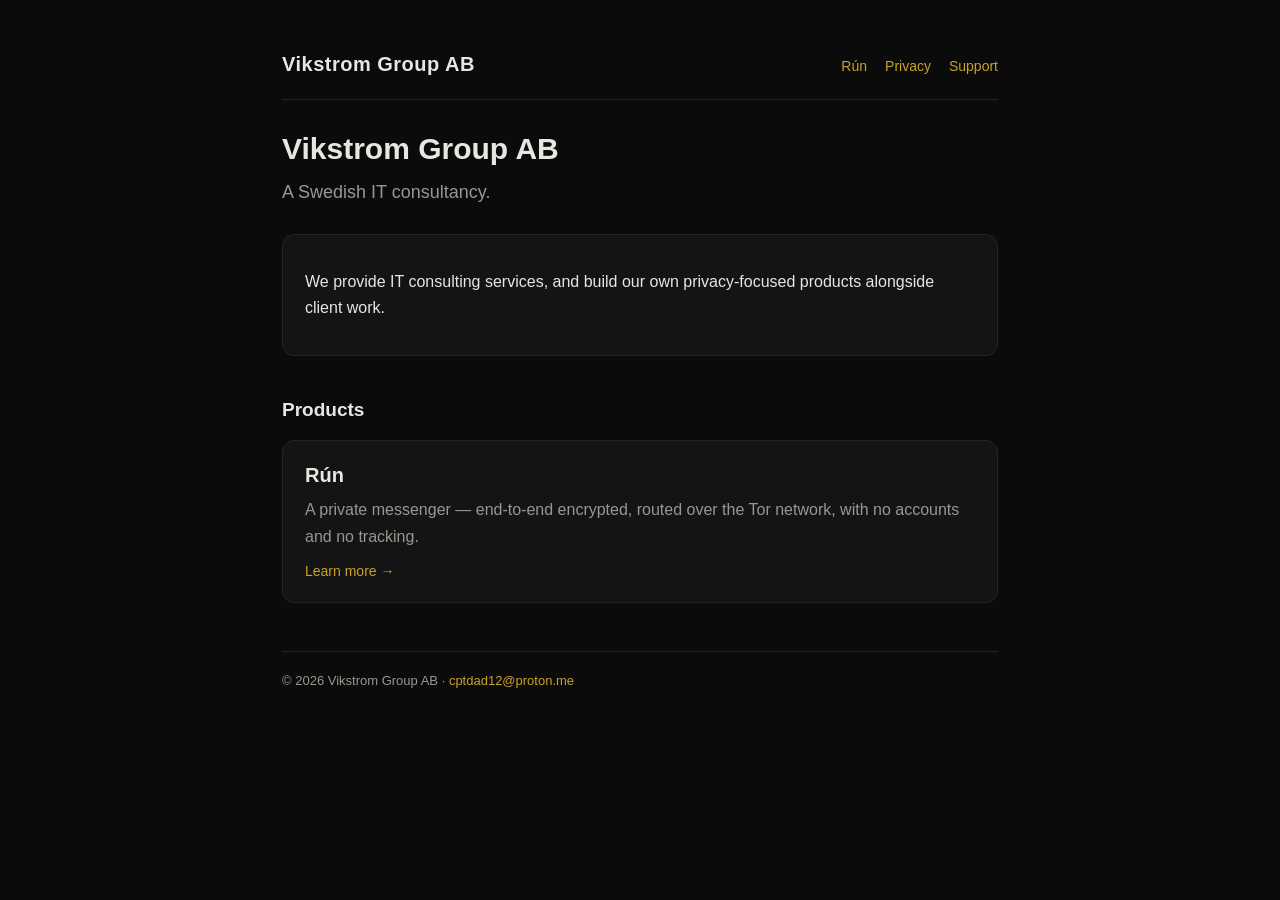
==== index.html @ 5d5790ea "Vikstrom Group AB website Company site for Vikstrom Group AB (Swedish IT consultancy), plus the Rún " ====
<!doctype html>
<html lang="en">
<head>
<meta charset="utf-8">
<meta name="viewport" content="width=device-width, initial-scale=1">
<title>Vikstrom Group AB</title>
<meta name="description" content="Vikstrom Group AB — a Swedish IT consultancy. Maker of Rún, a private messenger.">
<link rel="stylesheet" href="style.css">
</head>
<body>
<div class="wrap">
  <header class="site">
    <span class="brand">Vikstrom Group AB</span>
    <nav>
      <a href="run.html">Rún</a>
      <a href="privacy.html">Privacy</a>
      <a href="support.html">Support</a>
    </nav>
  </header>

  <h1>Vikstrom Group AB</h1>
  <p class="lede">A Swedish IT consultancy.</p>

  <div class="card">
    <p>We provide IT consulting services, and build our own privacy-focused products alongside client work.</p>
  </div>

  <h2>Products</h2>
  <div class="products">
    <a class="product" href="run.html">
      <span class="name">Rún</span>
      <p class="desc">A private messenger — end-to-end encrypted, routed over the Tor network, with no accounts and no tracking.</p>
      <span class="more">Learn more →</span>
    </a>
  </div>

  <footer>
    © 2026 Vikstrom Group AB · <a href="mailto:cptdad12@proton.me">cptdad12@proton.me</a>
  </footer>
</div>
</body>
</html>
---- style.css ----
:root{
  --bg:#0b0b0c; --fg:#e8e6e1; --muted:#9a978f; --accent:#c9a227;
  --line:#23231f; --card:#141414;
}
*{box-sizing:border-box}
html{-webkit-text-size-adjust:100%}
body{
  margin:0;background:var(--bg);color:var(--fg);
  font:16px/1.65 -apple-system,BlinkMacSystemFont,"Segoe UI",Roboto,Helvetica,Arial,sans-serif;
  -webkit-font-smoothing:antialiased;
}
a{color:var(--accent);text-decoration:none}
a:hover{text-decoration:underline}
.wrap{max-width:760px;margin:0 auto;padding:48px 22px 80px}
header.site{display:flex;align-items:baseline;gap:14px;border-bottom:1px solid var(--line);padding-bottom:18px;margin-bottom:30px}
header.site .brand{font-size:20px;font-weight:700;letter-spacing:.5px;color:var(--fg)}
header.site nav{margin-left:auto;display:flex;gap:18px;font-size:14px}
h1{font-size:30px;line-height:1.25;margin:.2em 0 .35em}
h2{font-size:19px;margin:2em 0 .5em}
h3{font-size:16px;margin:1.4em 0 .4em}
.lede{font-size:18px;color:var(--muted);margin:0 0 26px}
.muted{color:var(--muted)}
.meta{color:var(--muted);font-size:14px;margin:-.2em 0 1.4em}
ul{padding-left:1.2em}
li{margin:.28em 0}
.card{background:var(--card);border:1px solid var(--line);border-radius:12px;padding:18px 22px;margin:18px 0}
hr{border:0;border-top:1px solid var(--line);margin:30px 0}
.btn-row{display:flex;gap:12px;flex-wrap:wrap;margin:26px 0}
.btn{border:1px solid var(--line);border-radius:10px;padding:11px 18px;color:var(--fg);background:var(--card)}
.btn:hover{border-color:var(--accent);text-decoration:none}
.products{display:grid;gap:14px;margin:14px 0 6px}
.product{display:block;border:1px solid var(--line);border-radius:12px;padding:18px 22px;background:var(--card)}
.product:hover{border-color:var(--accent);text-decoration:none}
.product .name{font-size:20px;font-weight:700;color:var(--fg)}
.product .desc{color:var(--muted);margin:.35em 0 0}
.product .more{color:var(--accent);font-size:14px;margin-top:.7em;display:inline-block}
code{background:#191919;padding:1px 5px;border-radius:4px;font-size:.92em}
footer{border-top:1px solid var(--line);margin-top:48px;padding-top:18px;color:var(--muted);font-size:13px}
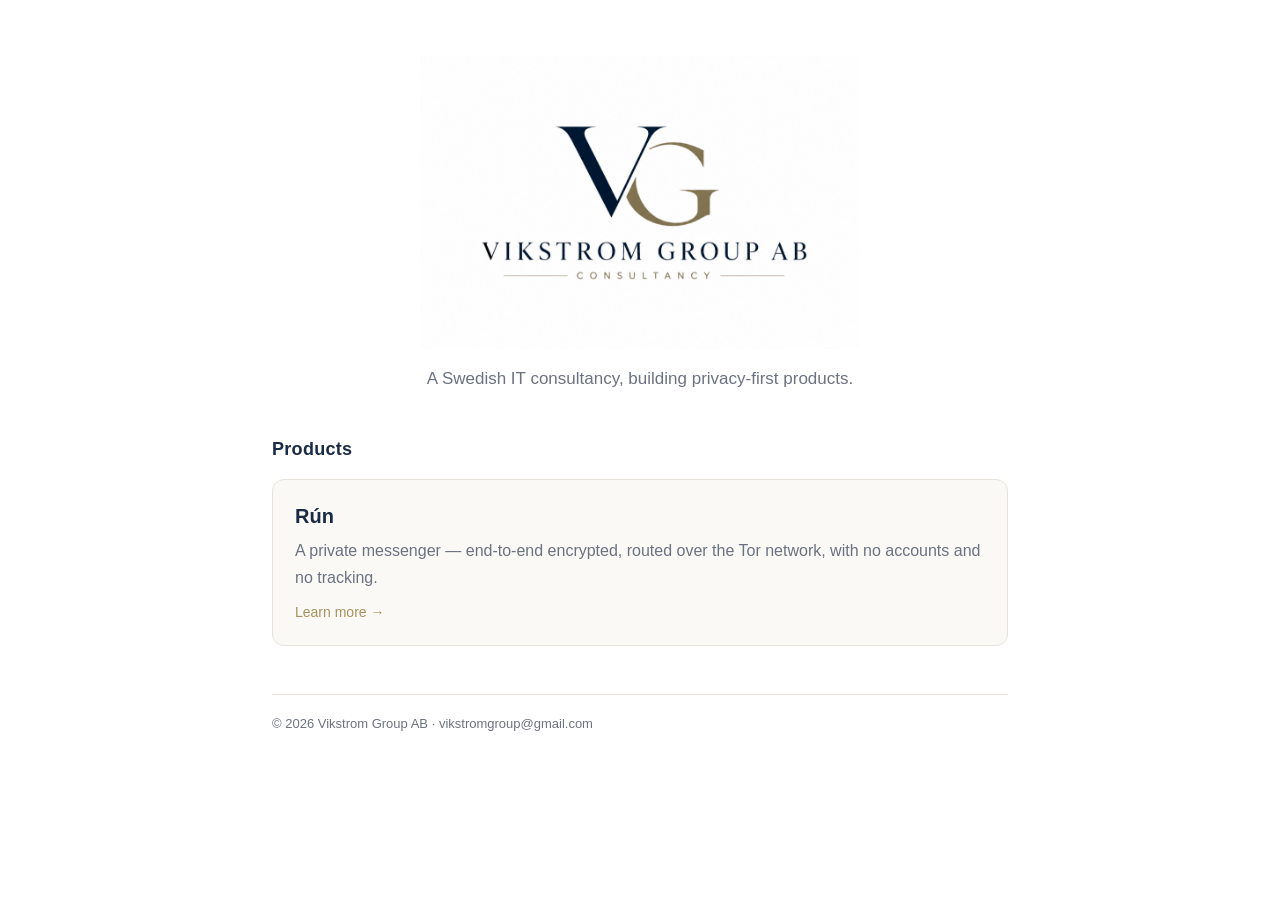
==== commit 8ff10802: "Brand the site for Vikstrom Group AB White/navy/gold re-theme matching the logo; logo as hero + head" ====
--- a/index.html
+++ b/index.html
@@ -4,25 +4,16 @@
 <meta charset="utf-8">
 <meta name="viewport" content="width=device-width, initial-scale=1">
 <title>Vikstrom Group AB</title>
-<meta name="description" content="Vikstrom Group AB — a Swedish IT consultancy. Maker of Rún, a private messenger.">
+<meta name="description" content="Vikstrom Group AB — a Swedish IT consultancy, building privacy-first products including Rún, a private messenger.">
+<link rel="icon" href="favicon.ico" sizes="any">
+<link rel="icon" type="image/svg+xml" href="favicon.svg">
 <link rel="stylesheet" href="style.css">
 </head>
 <body>
 <div class="wrap">
-  <header class="site">
-    <span class="brand">Vikstrom Group AB</span>
-    <nav>
-      <a href="run.html">Rún</a>
-      <a href="privacy.html">Privacy</a>
-      <a href="support.html">Support</a>
-    </nav>
-  </header>
-
-  <h1>Vikstrom Group AB</h1>
-  <p class="lede">A Swedish IT consultancy.</p>
-
-  <div class="card">
-    <p>We provide IT consulting services, and build our own privacy-focused products alongside client work.</p>
+  <div class="hero">
+    <img class="logo" src="logo.png" alt="Vikstrom Group AB — Consultancy">
+    <p class="tagline">A Swedish IT consultancy, building privacy-first products.</p>
   </div>
 
   <h2>Products</h2>
@@ -35,7 +26,7 @@
   </div>
 
   <footer>
-    © 2026 Vikstrom Group AB · <a href="mailto:cptdad12@proton.me">cptdad12@proton.me</a>
+    © 2026 Vikstrom Group AB · <a href="mailto:vikstromgroup@gmail.com">vikstromgroup@gmail.com</a>
   </footer>
 </div>
 </body>
--- a/style.css
+++ b/style.css
@@ -1,6 +1,6 @@
 :root{
-  --bg:#0b0b0c; --fg:#e8e6e1; --muted:#9a978f; --accent:#c9a227;
-  --line:#23231f; --card:#141414;
+  --bg:#ffffff; --fg:#1a2b45; --muted:#6b7280; --accent:#a8915f;
+  --line:#e7e3da; --card:#faf9f5;
 }
 *{box-sizing:border-box}
 html{-webkit-text-size-adjust:100%}
@@ -11,28 +11,44 @@
 }
 a{color:var(--accent);text-decoration:none}
 a:hover{text-decoration:underline}
-.wrap{max-width:760px;margin:0 auto;padding:48px 22px 80px}
-header.site{display:flex;align-items:baseline;gap:14px;border-bottom:1px solid var(--line);padding-bottom:18px;margin-bottom:30px}
-header.site .brand{font-size:20px;font-weight:700;letter-spacing:.5px;color:var(--fg)}
-header.site nav{margin-left:auto;display:flex;gap:18px;font-size:14px}
-h1{font-size:30px;line-height:1.25;margin:.2em 0 .35em}
-h2{font-size:19px;margin:2em 0 .5em}
-h3{font-size:16px;margin:1.4em 0 .4em}
+.wrap{max-width:780px;margin:0 auto;padding:36px 22px 80px}
+
+/* inner-page header */
+header.site{display:flex;align-items:center;gap:14px;border-bottom:1px solid var(--line);padding-bottom:16px;margin-bottom:30px}
+header.site .brand{display:inline-flex;align-items:center}
+.logo-sm{height:40px;width:auto;display:block}
+header.site nav{margin-left:auto;display:flex;gap:20px;font-size:14px}
+header.site nav a{color:var(--fg)}
+header.site nav a:hover{color:var(--accent);text-decoration:none}
+
+/* landing hero */
+.hero{text-align:center;padding:20px 0 6px}
+.hero .logo{width:min(440px,88%);height:auto;display:block;margin:0 auto}
+.hero .tagline{color:var(--muted);font-size:17px;margin:16px 0 0}
+.hero-nav{margin-top:18px;font-size:15px;color:var(--muted)}
+.hero-nav a{color:var(--fg)}
+.hero-nav a:hover{color:var(--accent);text-decoration:none}
+
+h1{font-size:28px;line-height:1.25;color:var(--fg);margin:.2em 0 .35em}
+h2{font-size:18px;color:var(--fg);margin:2em 0 .6em;letter-spacing:.3px}
+h3{font-size:16px;color:var(--fg);margin:1.4em 0 .4em}
 .lede{font-size:18px;color:var(--muted);margin:0 0 26px}
+.meta{color:var(--muted);font-size:14px;margin:-.2em 0 1.4em}
 .muted{color:var(--muted)}
-.meta{color:var(--muted);font-size:14px;margin:-.2em 0 1.4em}
 ul{padding-left:1.2em}
 li{margin:.28em 0}
 .card{background:var(--card);border:1px solid var(--line);border-radius:12px;padding:18px 22px;margin:18px 0}
 hr{border:0;border-top:1px solid var(--line);margin:30px 0}
-.btn-row{display:flex;gap:12px;flex-wrap:wrap;margin:26px 0}
-.btn{border:1px solid var(--line);border-radius:10px;padding:11px 18px;color:var(--fg);background:var(--card)}
-.btn:hover{border-color:var(--accent);text-decoration:none}
+.btn-row{display:flex;gap:12px;flex-wrap:wrap;margin:26px 0;justify-content:center}
+.btn{border:1px solid var(--line);border-radius:10px;padding:11px 20px;color:var(--fg);background:#fff}
+.btn:hover{border-color:var(--accent);color:var(--accent);text-decoration:none}
 .products{display:grid;gap:14px;margin:14px 0 6px}
-.product{display:block;border:1px solid var(--line);border-radius:12px;padding:18px 22px;background:var(--card)}
+.product{display:block;border:1px solid var(--line);border-radius:12px;padding:20px 22px;background:var(--card)}
 .product:hover{border-color:var(--accent);text-decoration:none}
 .product .name{font-size:20px;font-weight:700;color:var(--fg)}
 .product .desc{color:var(--muted);margin:.35em 0 0}
 .product .more{color:var(--accent);font-size:14px;margin-top:.7em;display:inline-block}
-code{background:#191919;padding:1px 5px;border-radius:4px;font-size:.92em}
+code{background:#f1efe9;padding:1px 5px;border-radius:4px;font-size:.92em;color:var(--fg)}
 footer{border-top:1px solid var(--line);margin-top:48px;padding-top:18px;color:var(--muted);font-size:13px}
+footer a{color:var(--muted)}
+footer a:hover{color:var(--accent)}
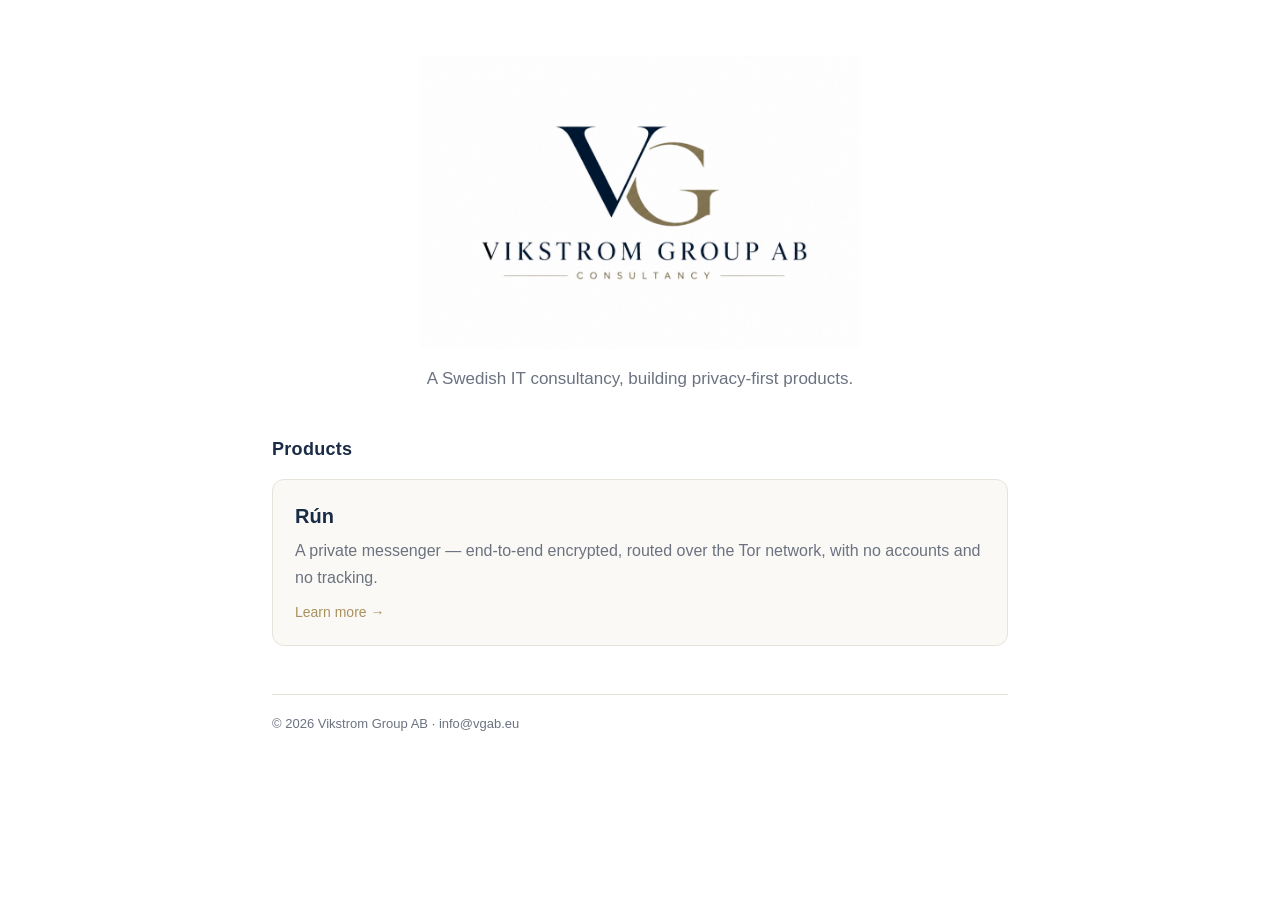
==== commit cffeca8f: "Use info@vgab.eu as the contact address across the site Co-Authored-By: Claude Opus 4.8 (1M context)" ====
--- a/index.html
+++ b/index.html
@@ -26,7 +26,7 @@
   </div>
 
   <footer>
-    © 2026 Vikstrom Group AB · <a href="mailto:vikstromgroup@gmail.com">vikstromgroup@gmail.com</a>
+    © 2026 Vikstrom Group AB · <a href="mailto:info@vgab.eu">info@vgab.eu</a>
   </footer>
 </div>
 </body>
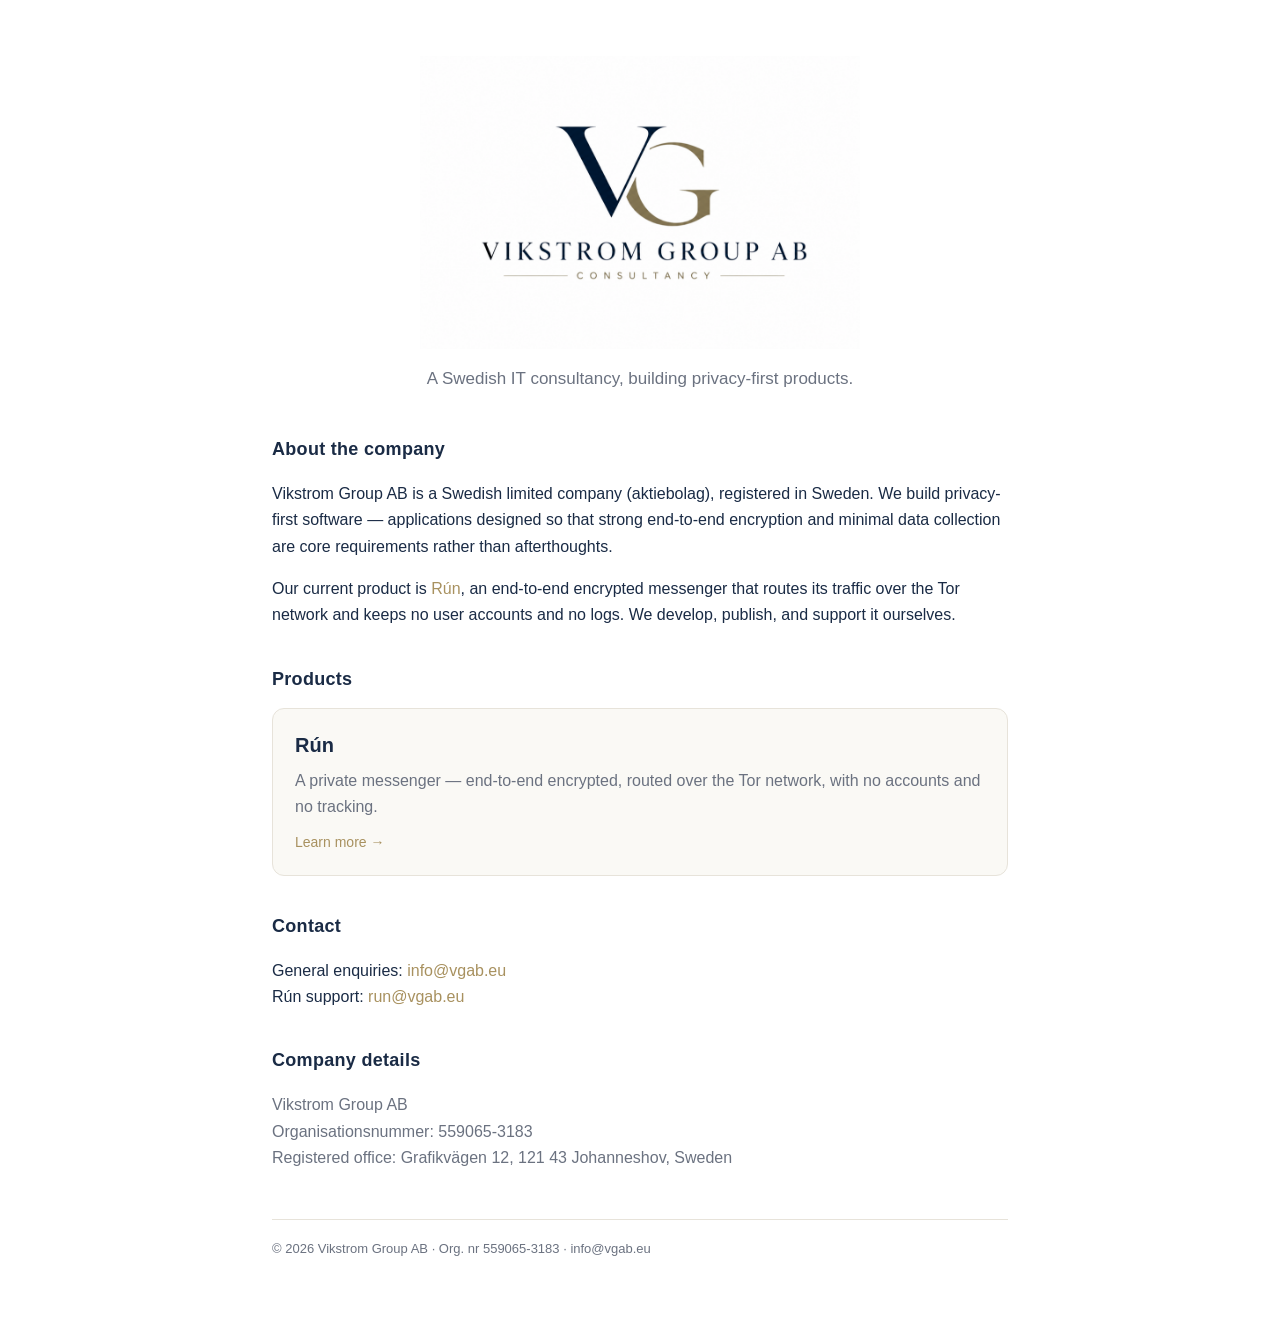
==== commit 7dd8b50b: "Add legal entity details + expand content for org verification Apple withdrew the Vikstrom Group AB " ====
--- a/index.html
+++ b/index.html
@@ -3,8 +3,8 @@
 <head>
 <meta charset="utf-8">
 <meta name="viewport" content="width=device-width, initial-scale=1">
-<title>Vikstrom Group AB</title>
-<meta name="description" content="Vikstrom Group AB — a Swedish IT consultancy, building privacy-first products including Rún, a private messenger.">
+<title>Vikstrom Group AB — Swedish IT consultancy</title>
+<meta name="description" content="Vikstrom Group AB is a Swedish limited company building privacy-first software, including Rún, an end-to-end encrypted private messenger.">
 <link rel="icon" href="favicon.ico" sizes="any">
 <link rel="icon" type="image/svg+xml" href="favicon.svg">
 <link rel="stylesheet" href="style.css">
@@ -12,9 +12,13 @@
 <body>
 <div class="wrap">
   <div class="hero">
-    <img class="logo" src="logo.png" alt="Vikstrom Group AB — Consultancy">
+    <img class="logo" src="logo.png" alt="Vikstrom Group AB">
     <p class="tagline">A Swedish IT consultancy, building privacy-first products.</p>
   </div>
+
+  <h2>About the company</h2>
+  <p>Vikstrom Group AB is a Swedish limited company (aktiebolag), registered in Sweden. We build privacy-first software — applications designed so that strong end-to-end encryption and minimal data collection are core requirements rather than afterthoughts.</p>
+  <p>Our current product is <a href="run.html">Rún</a>, an end-to-end encrypted messenger that routes its traffic over the Tor network and keeps no user accounts and no logs. We develop, publish, and support it ourselves.</p>
 
   <h2>Products</h2>
   <div class="products">
@@ -25,8 +29,21 @@
     </a>
   </div>
 
+  <h2>Contact</h2>
+  <p>
+    General enquiries: <a href="mailto:info@vgab.eu">info@vgab.eu</a><br>
+    Rún support: <a href="mailto:run@vgab.eu">run@vgab.eu</a>
+  </p>
+
+  <h2>Company details</h2>
+  <p class="muted">
+    Vikstrom Group AB<br>
+    Organisationsnummer: 559065&#8209;3183<br>
+    Registered office: Grafikvägen 12, 121 43 Johanneshov, Sweden
+  </p>
+
   <footer>
-    © 2026 Vikstrom Group AB · <a href="mailto:info@vgab.eu">info@vgab.eu</a>
+    © 2026 Vikstrom Group AB · Org. nr 559065&#8209;3183 · <a href="mailto:info@vgab.eu">info@vgab.eu</a>
   </footer>
 </div>
 </body>
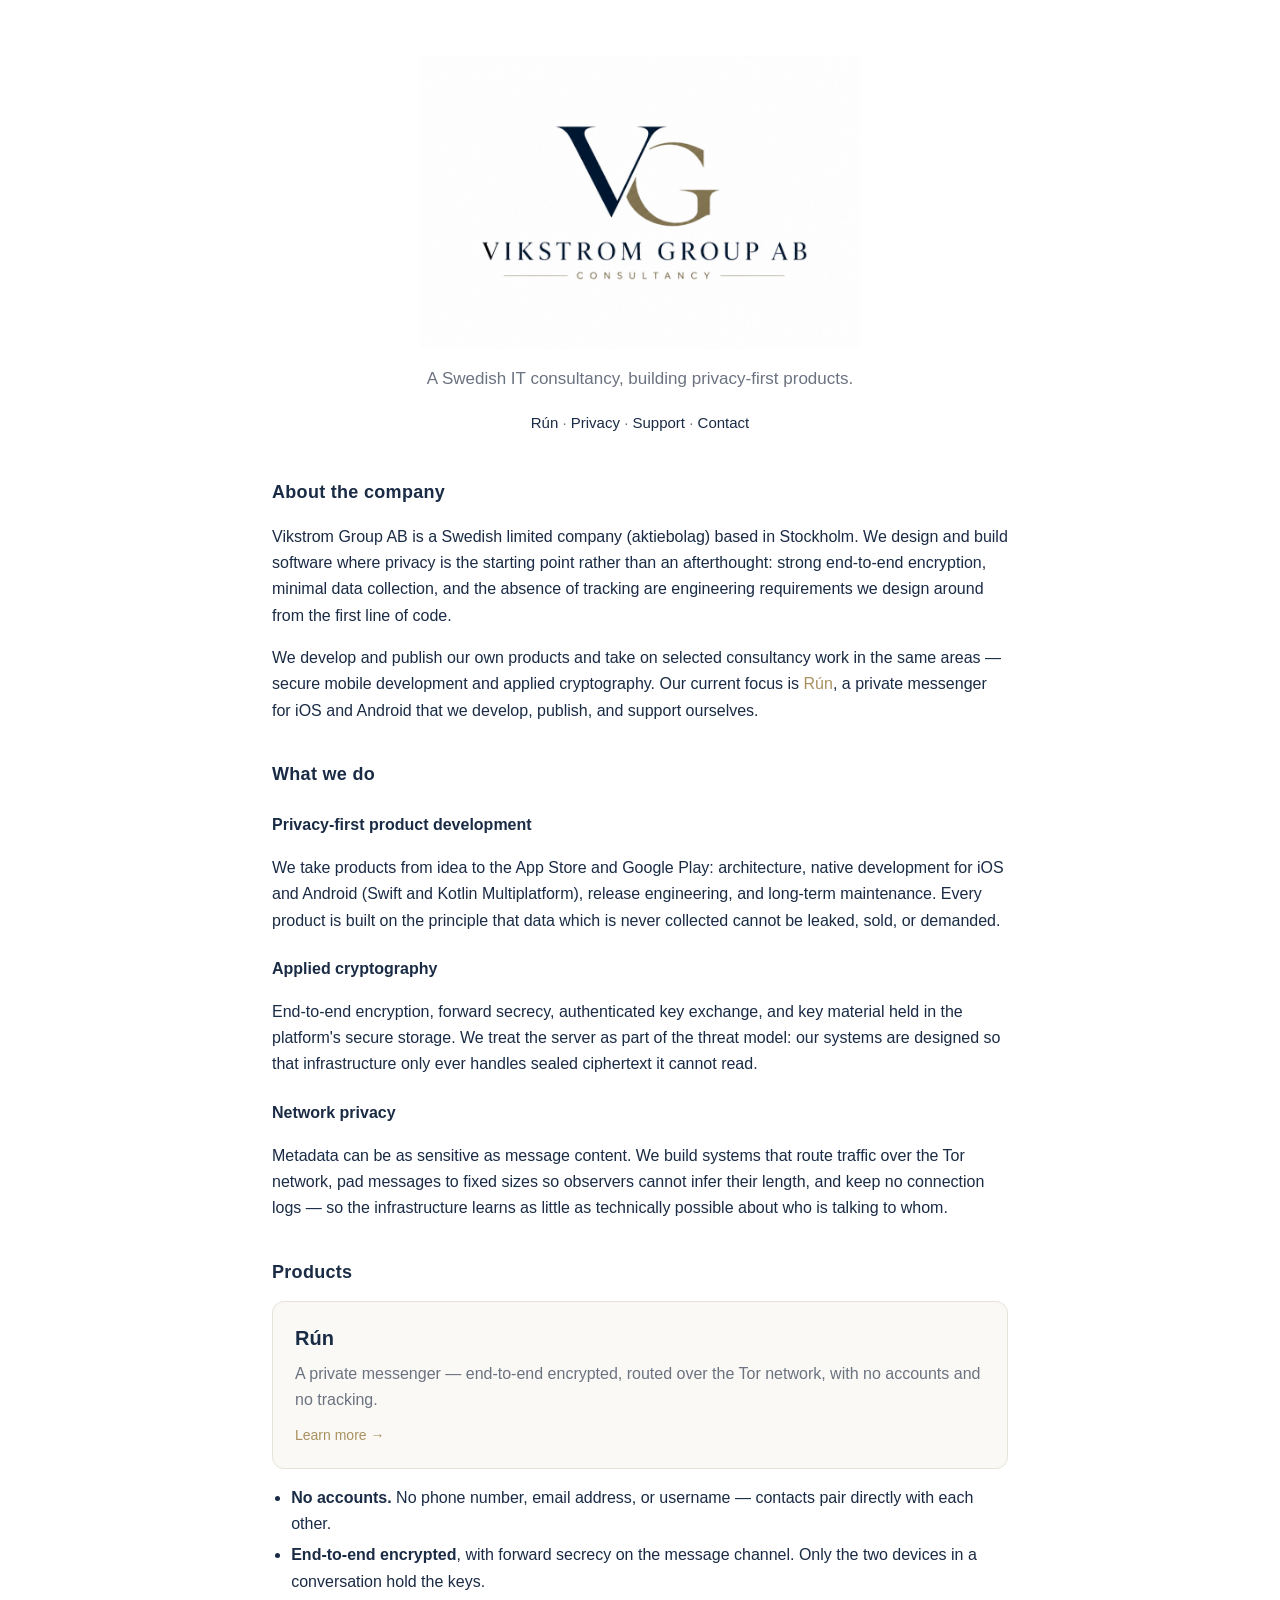
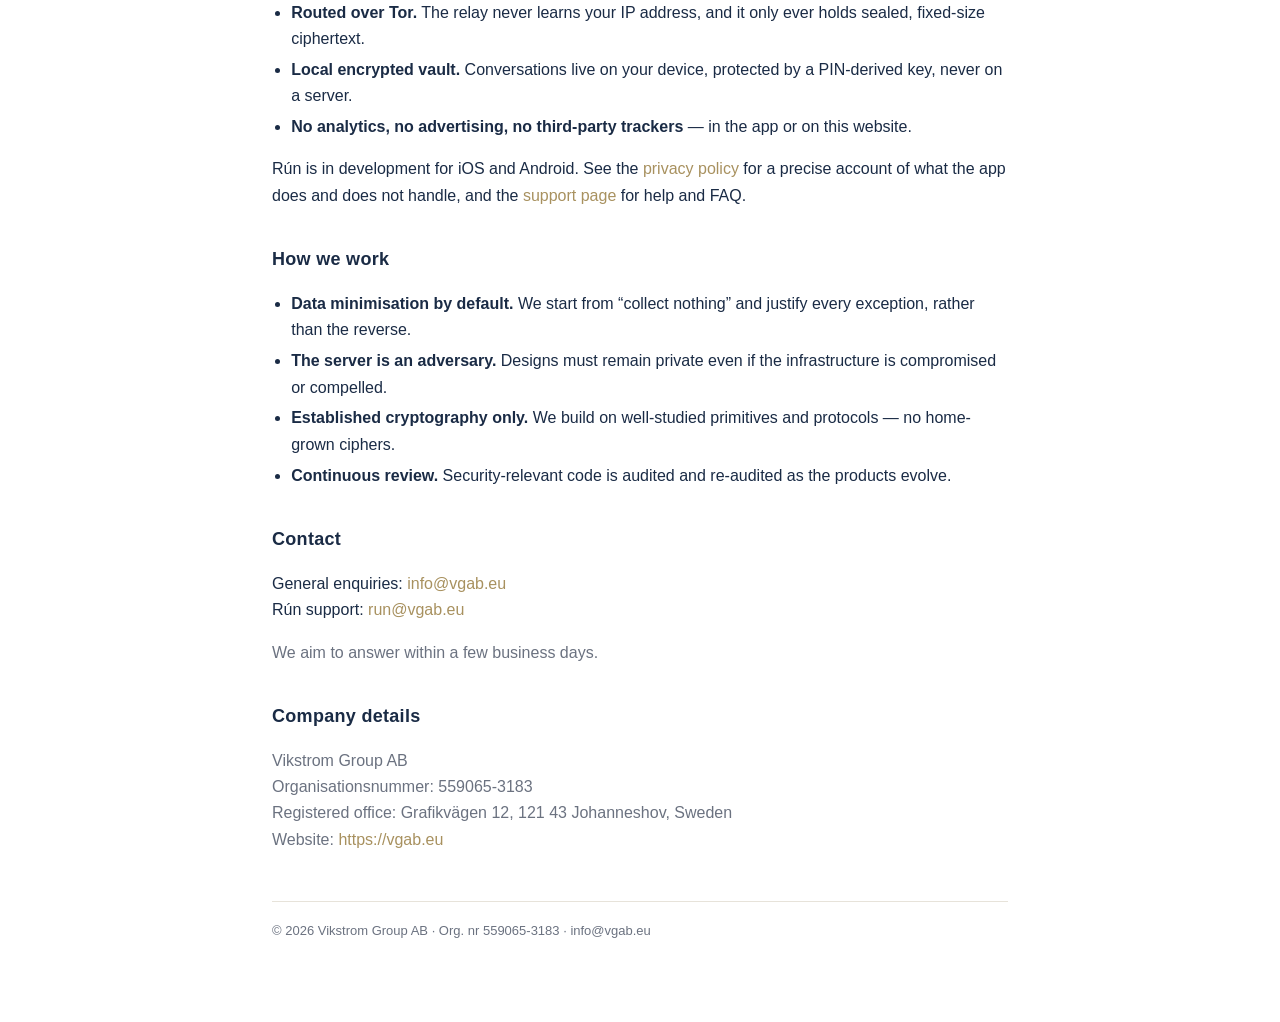
==== commit 38b51792: "Expand landing page and Rún page content for org verification Apple Developer enrollment was rejecte" ====
--- a/index.html
+++ b/index.html
@@ -14,11 +14,25 @@
   <div class="hero">
     <img class="logo" src="logo.png" alt="Vikstrom Group AB">
     <p class="tagline">A Swedish IT consultancy, building privacy-first products.</p>
+    <nav class="hero-nav">
+      <a href="run.html">Rún</a> · <a href="privacy.html">Privacy</a> · <a href="support.html">Support</a> · <a href="#contact">Contact</a>
+    </nav>
   </div>
 
   <h2>About the company</h2>
-  <p>Vikstrom Group AB is a Swedish limited company (aktiebolag), registered in Sweden. We build privacy-first software — applications designed so that strong end-to-end encryption and minimal data collection are core requirements rather than afterthoughts.</p>
-  <p>Our current product is <a href="run.html">Rún</a>, an end-to-end encrypted messenger that routes its traffic over the Tor network and keeps no user accounts and no logs. We develop, publish, and support it ourselves.</p>
+  <p>Vikstrom Group AB is a Swedish limited company (aktiebolag) based in Stockholm. We design and build software where privacy is the starting point rather than an afterthought: strong end-to-end encryption, minimal data collection, and the absence of tracking are engineering requirements we design around from the first line of code.</p>
+  <p>We develop and publish our own products and take on selected consultancy work in the same areas — secure mobile development and applied cryptography. Our current focus is <a href="run.html">Rún</a>, a private messenger for iOS and Android that we develop, publish, and support ourselves.</p>
+
+  <h2>What we do</h2>
+
+  <h3>Privacy-first product development</h3>
+  <p>We take products from idea to the App&nbsp;Store and Google&nbsp;Play: architecture, native development for iOS and Android (Swift and Kotlin Multiplatform), release engineering, and long-term maintenance. Every product is built on the principle that data which is never collected cannot be leaked, sold, or demanded.</p>
+
+  <h3>Applied cryptography</h3>
+  <p>End-to-end encryption, forward secrecy, authenticated key exchange, and key material held in the platform's secure storage. We treat the server as part of the threat model: our systems are designed so that infrastructure only ever handles sealed ciphertext it cannot read.</p>
+
+  <h3>Network privacy</h3>
+  <p>Metadata can be as sensitive as message content. We build systems that route traffic over the Tor network, pad messages to fixed sizes so observers cannot infer their length, and keep no connection logs — so the infrastructure learns as little as technically possible about who is talking to whom.</p>
 
   <h2>Products</h2>
   <div class="products">
@@ -28,18 +42,36 @@
       <span class="more">Learn more →</span>
     </a>
   </div>
+  <ul>
+    <li><strong>No accounts.</strong> No phone number, email address, or username — contacts pair directly with each other.</li>
+    <li><strong>End-to-end encrypted</strong>, with forward secrecy on the message channel. Only the two devices in a conversation hold the keys.</li>
+    <li><strong>Routed over Tor.</strong> The relay never learns your IP address, and it only ever holds sealed, fixed-size ciphertext.</li>
+    <li><strong>Local encrypted vault.</strong> Conversations live on your device, protected by a PIN-derived key, never on a server.</li>
+    <li><strong>No analytics, no advertising, no third-party trackers</strong> — in the app or on this website.</li>
+  </ul>
+  <p>Rún is in development for iOS and Android. See the <a href="privacy.html">privacy policy</a> for a precise account of what the app does and does not handle, and the <a href="support.html">support page</a> for help and FAQ.</p>
 
-  <h2>Contact</h2>
+  <h2>How we work</h2>
+  <ul>
+    <li><strong>Data minimisation by default.</strong> We start from &ldquo;collect nothing&rdquo; and justify every exception, rather than the reverse.</li>
+    <li><strong>The server is an adversary.</strong> Designs must remain private even if the infrastructure is compromised or compelled.</li>
+    <li><strong>Established cryptography only.</strong> We build on well-studied primitives and protocols — no home-grown ciphers.</li>
+    <li><strong>Continuous review.</strong> Security-relevant code is audited and re-audited as the products evolve.</li>
+  </ul>
+
+  <h2 id="contact">Contact</h2>
   <p>
     General enquiries: <a href="mailto:info@vgab.eu">info@vgab.eu</a><br>
     Rún support: <a href="mailto:run@vgab.eu">run@vgab.eu</a>
   </p>
+  <p class="muted">We aim to answer within a few business days.</p>
 
   <h2>Company details</h2>
   <p class="muted">
     Vikstrom Group AB<br>
     Organisationsnummer: 559065&#8209;3183<br>
-    Registered office: Grafikvägen 12, 121 43 Johanneshov, Sweden
+    Registered office: Grafikvägen 12, 121 43 Johanneshov, Sweden<br>
+    Website: <a href="https://vgab.eu">https://vgab.eu</a>
   </p>
 
   <footer>
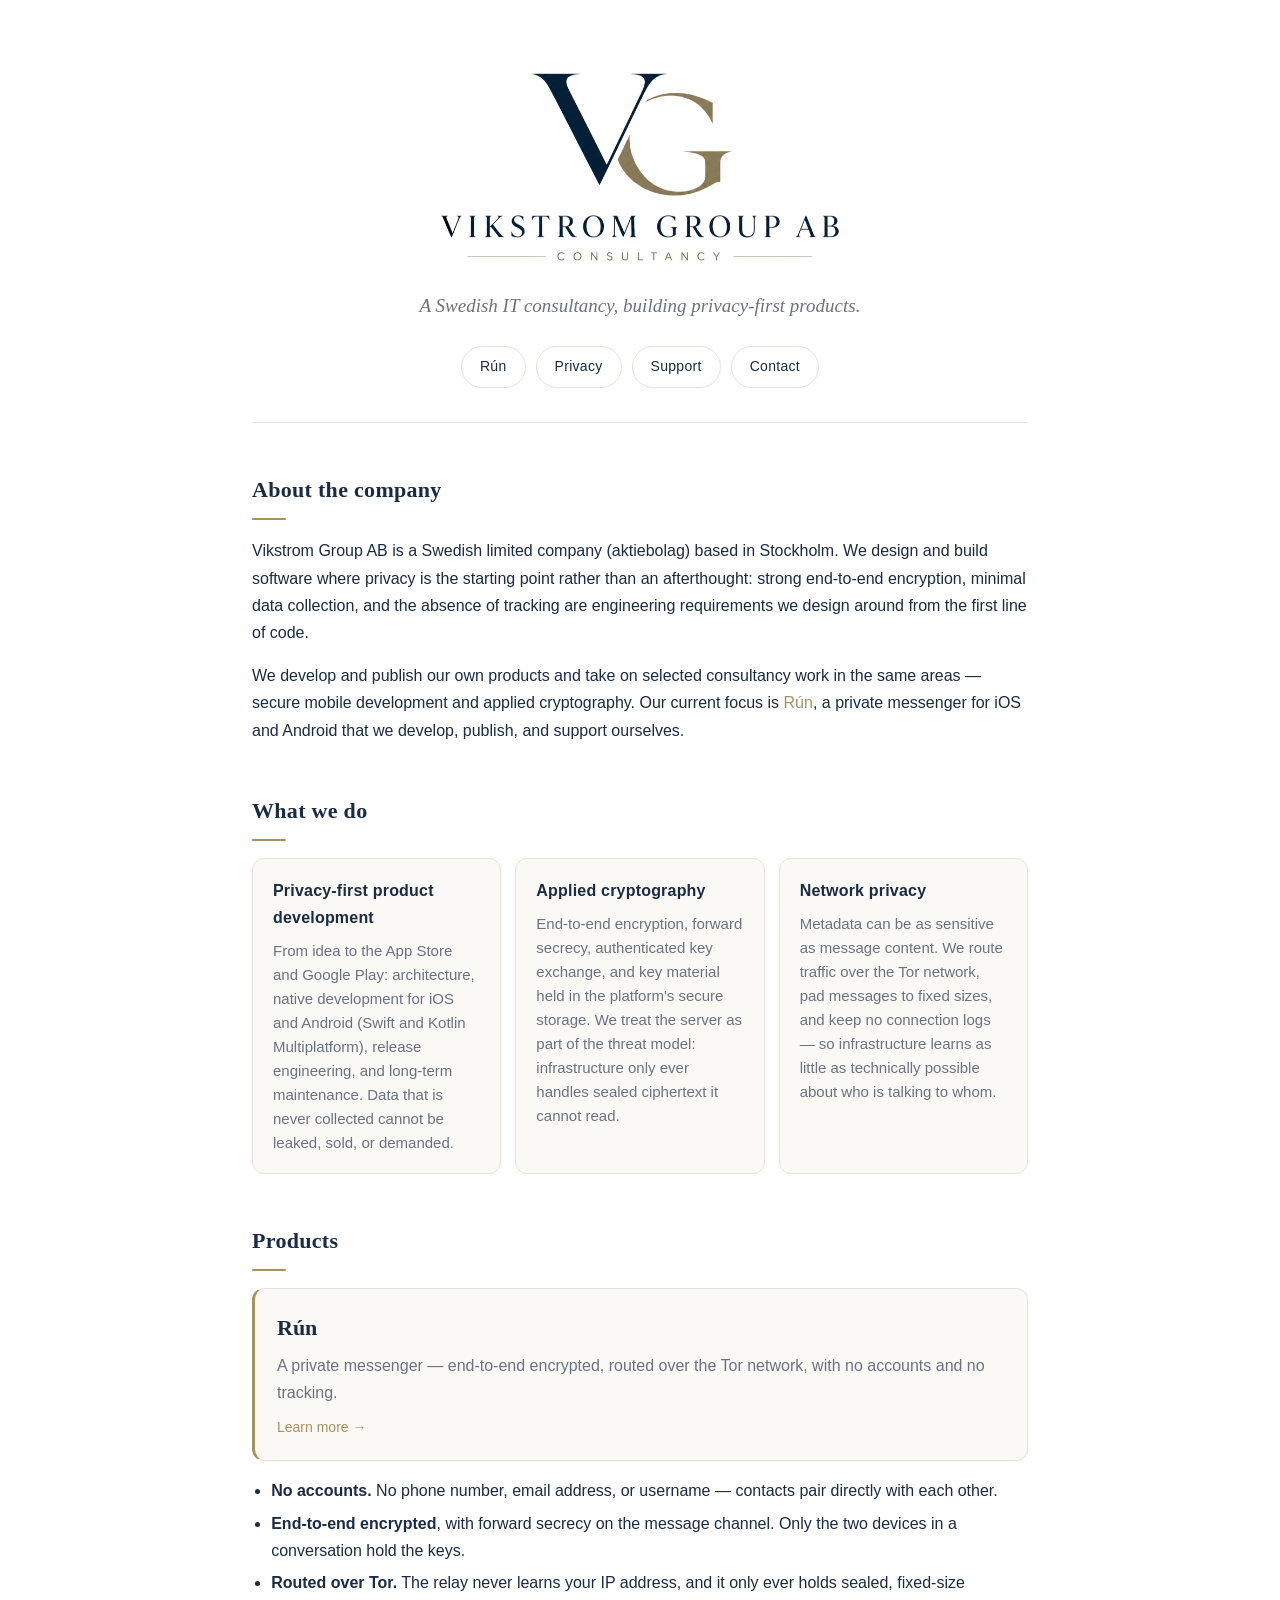
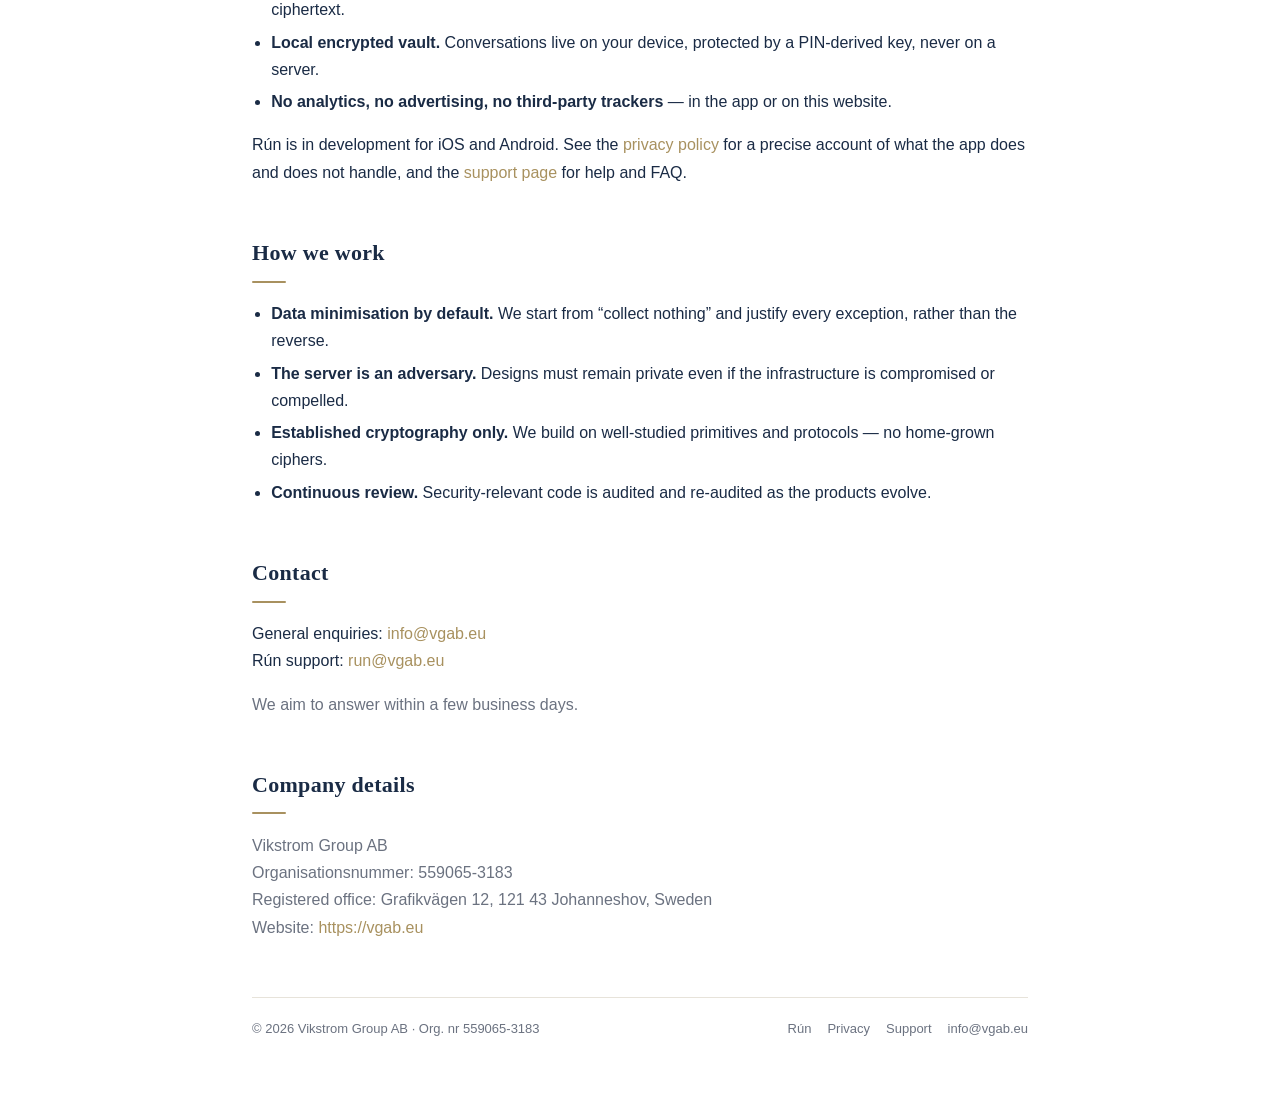
==== commit df8d0adb: "Redesign layout: serif headings, card grids, pill nav, cleaned logo Serif display headings with gold" ====
--- a/index.html
+++ b/index.html
@@ -5,6 +5,40 @@
 <meta name="viewport" content="width=device-width, initial-scale=1">
 <title>Vikstrom Group AB — Swedish IT consultancy</title>
 <meta name="description" content="Vikstrom Group AB is a Swedish limited company building privacy-first software, including Rún, an end-to-end encrypted private messenger.">
+<link rel="canonical" href="https://vgab.eu/">
+<meta property="og:type" content="website">
+<meta property="og:site_name" content="Vikstrom Group AB">
+<meta property="og:title" content="Vikstrom Group AB — Swedish IT consultancy">
+<meta property="og:description" content="A Swedish limited company building privacy-first software, including Rún, an end-to-end encrypted private messenger.">
+<meta property="og:url" content="https://vgab.eu/">
+<meta property="og:image" content="https://vgab.eu/logo.png">
+<script type="application/ld+json">
+{
+  "@context": "https://schema.org",
+  "@type": "Organization",
+  "name": "Vikstrom Group AB",
+  "legalName": "Vikstrom Group AB",
+  "url": "https://vgab.eu/",
+  "logo": "https://vgab.eu/logo.png",
+  "email": "info@vgab.eu",
+  "identifier": {
+    "@type": "PropertyValue",
+    "propertyID": "Swedish organisationsnummer",
+    "value": "559065-3183"
+  },
+  "address": {
+    "@type": "PostalAddress",
+    "streetAddress": "Grafikvägen 12",
+    "postalCode": "121 43",
+    "addressLocality": "Johanneshov",
+    "addressCountry": "SE"
+  },
+  "contactPoint": [
+    { "@type": "ContactPoint", "contactType": "general enquiries", "email": "info@vgab.eu" },
+    { "@type": "ContactPoint", "contactType": "product support", "email": "run@vgab.eu" }
+  ]
+}
+</script>
 <link rel="icon" href="favicon.ico" sizes="any">
 <link rel="icon" type="image/svg+xml" href="favicon.svg">
 <link rel="stylesheet" href="style.css">
@@ -15,7 +49,10 @@
     <img class="logo" src="logo.png" alt="Vikstrom Group AB">
     <p class="tagline">A Swedish IT consultancy, building privacy-first products.</p>
     <nav class="hero-nav">
-      <a href="run.html">Rún</a> · <a href="privacy.html">Privacy</a> · <a href="support.html">Support</a> · <a href="#contact">Contact</a>
+      <a href="run.html">Rún</a>
+      <a href="privacy.html">Privacy</a>
+      <a href="support.html">Support</a>
+      <a href="#contact">Contact</a>
     </nav>
   </div>
 
@@ -24,15 +61,20 @@
   <p>We develop and publish our own products and take on selected consultancy work in the same areas — secure mobile development and applied cryptography. Our current focus is <a href="run.html">Rún</a>, a private messenger for iOS and Android that we develop, publish, and support ourselves.</p>
 
   <h2>What we do</h2>
-
-  <h3>Privacy-first product development</h3>
-  <p>We take products from idea to the App&nbsp;Store and Google&nbsp;Play: architecture, native development for iOS and Android (Swift and Kotlin Multiplatform), release engineering, and long-term maintenance. Every product is built on the principle that data which is never collected cannot be leaked, sold, or demanded.</p>
-
-  <h3>Applied cryptography</h3>
-  <p>End-to-end encryption, forward secrecy, authenticated key exchange, and key material held in the platform's secure storage. We treat the server as part of the threat model: our systems are designed so that infrastructure only ever handles sealed ciphertext it cannot read.</p>
-
-  <h3>Network privacy</h3>
-  <p>Metadata can be as sensitive as message content. We build systems that route traffic over the Tor network, pad messages to fixed sizes so observers cannot infer their length, and keep no connection logs — so the infrastructure learns as little as technically possible about who is talking to whom.</p>
+  <div class="cards">
+    <article class="feature">
+      <h3>Privacy-first product development</h3>
+      <p>From idea to the App&nbsp;Store and Google&nbsp;Play: architecture, native development for iOS and Android (Swift and Kotlin Multiplatform), release engineering, and long-term maintenance. Data that is never collected cannot be leaked, sold, or demanded.</p>
+    </article>
+    <article class="feature">
+      <h3>Applied cryptography</h3>
+      <p>End-to-end encryption, forward secrecy, authenticated key exchange, and key material held in the platform's secure storage. We treat the server as part of the threat model: infrastructure only ever handles sealed ciphertext it cannot read.</p>
+    </article>
+    <article class="feature">
+      <h3>Network privacy</h3>
+      <p>Metadata can be as sensitive as message content. We route traffic over the Tor network, pad messages to fixed sizes, and keep no connection logs — so infrastructure learns as little as technically possible about who is talking to whom.</p>
+    </article>
+  </div>
 
   <h2>Products</h2>
   <div class="products">
@@ -75,7 +117,13 @@
   </p>
 
   <footer>
-    © 2026 Vikstrom Group AB · Org. nr 559065&#8209;3183 · <a href="mailto:info@vgab.eu">info@vgab.eu</a>
+    <span>© 2026 Vikstrom Group AB · Org. nr 559065&#8209;3183</span>
+    <nav>
+      <a href="run.html">Rún</a>
+      <a href="privacy.html">Privacy</a>
+      <a href="support.html">Support</a>
+      <a href="mailto:info@vgab.eu">info@vgab.eu</a>
+    </nav>
   </footer>
 </div>
 </body>
--- a/style.css
+++ b/style.css
@@ -1,54 +1,85 @@
 :root{
   --bg:#ffffff; --fg:#1a2b45; --muted:#6b7280; --accent:#a8915f;
-  --line:#e7e3da; --card:#faf9f5;
+  --line:#e7e3da; --card:#faf9f5; --navy:#1a2b45;
+  --serif:Georgia,"Times New Roman",Times,serif;
 }
 *{box-sizing:border-box}
 html{-webkit-text-size-adjust:100%}
 body{
   margin:0;background:var(--bg);color:var(--fg);
-  font:16px/1.65 -apple-system,BlinkMacSystemFont,"Segoe UI",Roboto,Helvetica,Arial,sans-serif;
+  font:16px/1.7 -apple-system,BlinkMacSystemFont,"Segoe UI",Roboto,Helvetica,Arial,sans-serif;
   -webkit-font-smoothing:antialiased;
 }
 a{color:var(--accent);text-decoration:none}
 a:hover{text-decoration:underline}
-.wrap{max-width:780px;margin:0 auto;padding:36px 22px 80px}
+.wrap{max-width:820px;margin:0 auto;padding:36px 22px 60px}
 
 /* inner-page header */
-header.site{display:flex;align-items:center;gap:14px;border-bottom:1px solid var(--line);padding-bottom:16px;margin-bottom:30px}
+header.site{display:flex;align-items:center;gap:14px;border-bottom:1px solid var(--line);padding-bottom:16px;margin-bottom:34px}
 header.site .brand{display:inline-flex;align-items:center}
-.logo-sm{height:40px;width:auto;display:block}
-header.site nav{margin-left:auto;display:flex;gap:20px;font-size:14px}
+.logo-sm{height:40px;width:auto;display:block;mix-blend-mode:multiply}
+header.site nav{margin-left:auto;display:flex;gap:22px;font-size:14px;letter-spacing:.2px}
 header.site nav a{color:var(--fg)}
 header.site nav a:hover{color:var(--accent);text-decoration:none}
 
 /* landing hero */
-.hero{text-align:center;padding:20px 0 6px}
-.hero .logo{width:min(440px,88%);height:auto;display:block;margin:0 auto}
-.hero .tagline{color:var(--muted);font-size:17px;margin:16px 0 0}
-.hero-nav{margin-top:18px;font-size:15px;color:var(--muted)}
-.hero-nav a{color:var(--fg)}
-.hero-nav a:hover{color:var(--accent);text-decoration:none}
+.hero{text-align:center;padding:26px 0 34px;border-bottom:1px solid var(--line);margin-bottom:10px}
+.hero .logo{width:min(420px,86%);height:auto;display:block;margin:0 auto;mix-blend-mode:multiply}
+.hero .tagline{font-family:var(--serif);font-style:italic;color:var(--muted);font-size:19px;margin:18px 0 0}
+.hero-nav{margin-top:24px;display:flex;justify-content:center;gap:10px;flex-wrap:wrap}
+.hero-nav a{
+  border:1px solid var(--line);border-radius:999px;padding:8px 18px;
+  color:var(--fg);font-size:14px;letter-spacing:.3px;background:#fff;
+}
+.hero-nav a:hover{border-color:var(--accent);color:var(--accent);text-decoration:none}
 
-h1{font-size:28px;line-height:1.25;color:var(--fg);margin:.2em 0 .35em}
-h2{font-size:18px;color:var(--fg);margin:2em 0 .6em;letter-spacing:.3px}
-h3{font-size:16px;color:var(--fg);margin:1.4em 0 .4em}
-.lede{font-size:18px;color:var(--muted);margin:0 0 26px}
+/* headings */
+h1,h2{font-family:var(--serif);color:var(--navy);font-weight:600}
+h1{font-size:32px;line-height:1.22;margin:.2em 0 .35em;letter-spacing:.2px}
+h2{font-size:22px;margin:2.2em 0 .8em;letter-spacing:.3px}
+h2::after{content:"";display:block;width:34px;height:2px;background:var(--accent);margin-top:9px;border-radius:1px}
+h3{font-size:16px;color:var(--navy);margin:1.4em 0 .4em;letter-spacing:.2px}
+.lede{font-family:var(--serif);font-size:19px;color:var(--muted);margin:0 0 26px;line-height:1.6}
 .meta{color:var(--muted);font-size:14px;margin:-.2em 0 1.4em}
 .muted{color:var(--muted)}
 ul{padding-left:1.2em}
-li{margin:.28em 0}
+li{margin:.32em 0}
+
+/* cards & grids */
 .card{background:var(--card);border:1px solid var(--line);border-radius:12px;padding:18px 22px;margin:18px 0}
-hr{border:0;border-top:1px solid var(--line);margin:30px 0}
-.btn-row{display:flex;gap:12px;flex-wrap:wrap;margin:26px 0;justify-content:center}
-.btn{border:1px solid var(--line);border-radius:10px;padding:11px 20px;color:var(--fg);background:#fff}
-.btn:hover{border-color:var(--accent);color:var(--accent);text-decoration:none}
+.cards{display:grid;grid-template-columns:repeat(auto-fit,minmax(215px,1fr));gap:14px;margin:16px 0}
+.feature{background:var(--card);border:1px solid var(--line);border-radius:12px;padding:18px 20px}
+.feature h3{margin:0 0 .45em}
+.feature p{margin:0;color:var(--muted);font-size:15px;line-height:1.6}
+hr{border:0;border-top:1px solid var(--line);margin:34px 0}
+
+/* buttons */
+.btn-row{display:flex;gap:12px;flex-wrap:wrap;margin:28px 0;justify-content:center}
+.btn{border:1px solid var(--navy);border-radius:10px;padding:11px 22px;color:var(--navy);background:#fff;letter-spacing:.2px}
+.btn:hover{background:var(--navy);color:#fff;text-decoration:none}
+
+/* product card */
 .products{display:grid;gap:14px;margin:14px 0 6px}
-.product{display:block;border:1px solid var(--line);border-radius:12px;padding:20px 22px;background:var(--card)}
+.product{display:block;border:1px solid var(--line);border-left:3px solid var(--accent);border-radius:12px;padding:20px 22px;background:var(--card)}
 .product:hover{border-color:var(--accent);text-decoration:none}
-.product .name{font-size:20px;font-weight:700;color:var(--fg)}
+.product .name{font-family:var(--serif);font-size:22px;font-weight:700;color:var(--navy)}
 .product .desc{color:var(--muted);margin:.35em 0 0}
 .product .more{color:var(--accent);font-size:14px;margin-top:.7em;display:inline-block}
+
 code{background:#f1efe9;padding:1px 5px;border-radius:4px;font-size:.92em;color:var(--fg)}
-footer{border-top:1px solid var(--line);margin-top:48px;padding-top:18px;color:var(--muted);font-size:13px}
+
+/* footer */
+footer{
+  border-top:1px solid var(--line);margin-top:56px;padding-top:20px;
+  color:var(--muted);font-size:13px;
+  display:flex;justify-content:space-between;align-items:baseline;gap:12px;flex-wrap:wrap;
+}
 footer a{color:var(--muted)}
 footer a:hover{color:var(--accent)}
+footer nav{display:flex;gap:16px;flex-wrap:wrap}
+
+@media (max-width:560px){
+  h1{font-size:27px}
+  .hero .tagline{font-size:17px}
+  footer{flex-direction:column;gap:8px}
+}
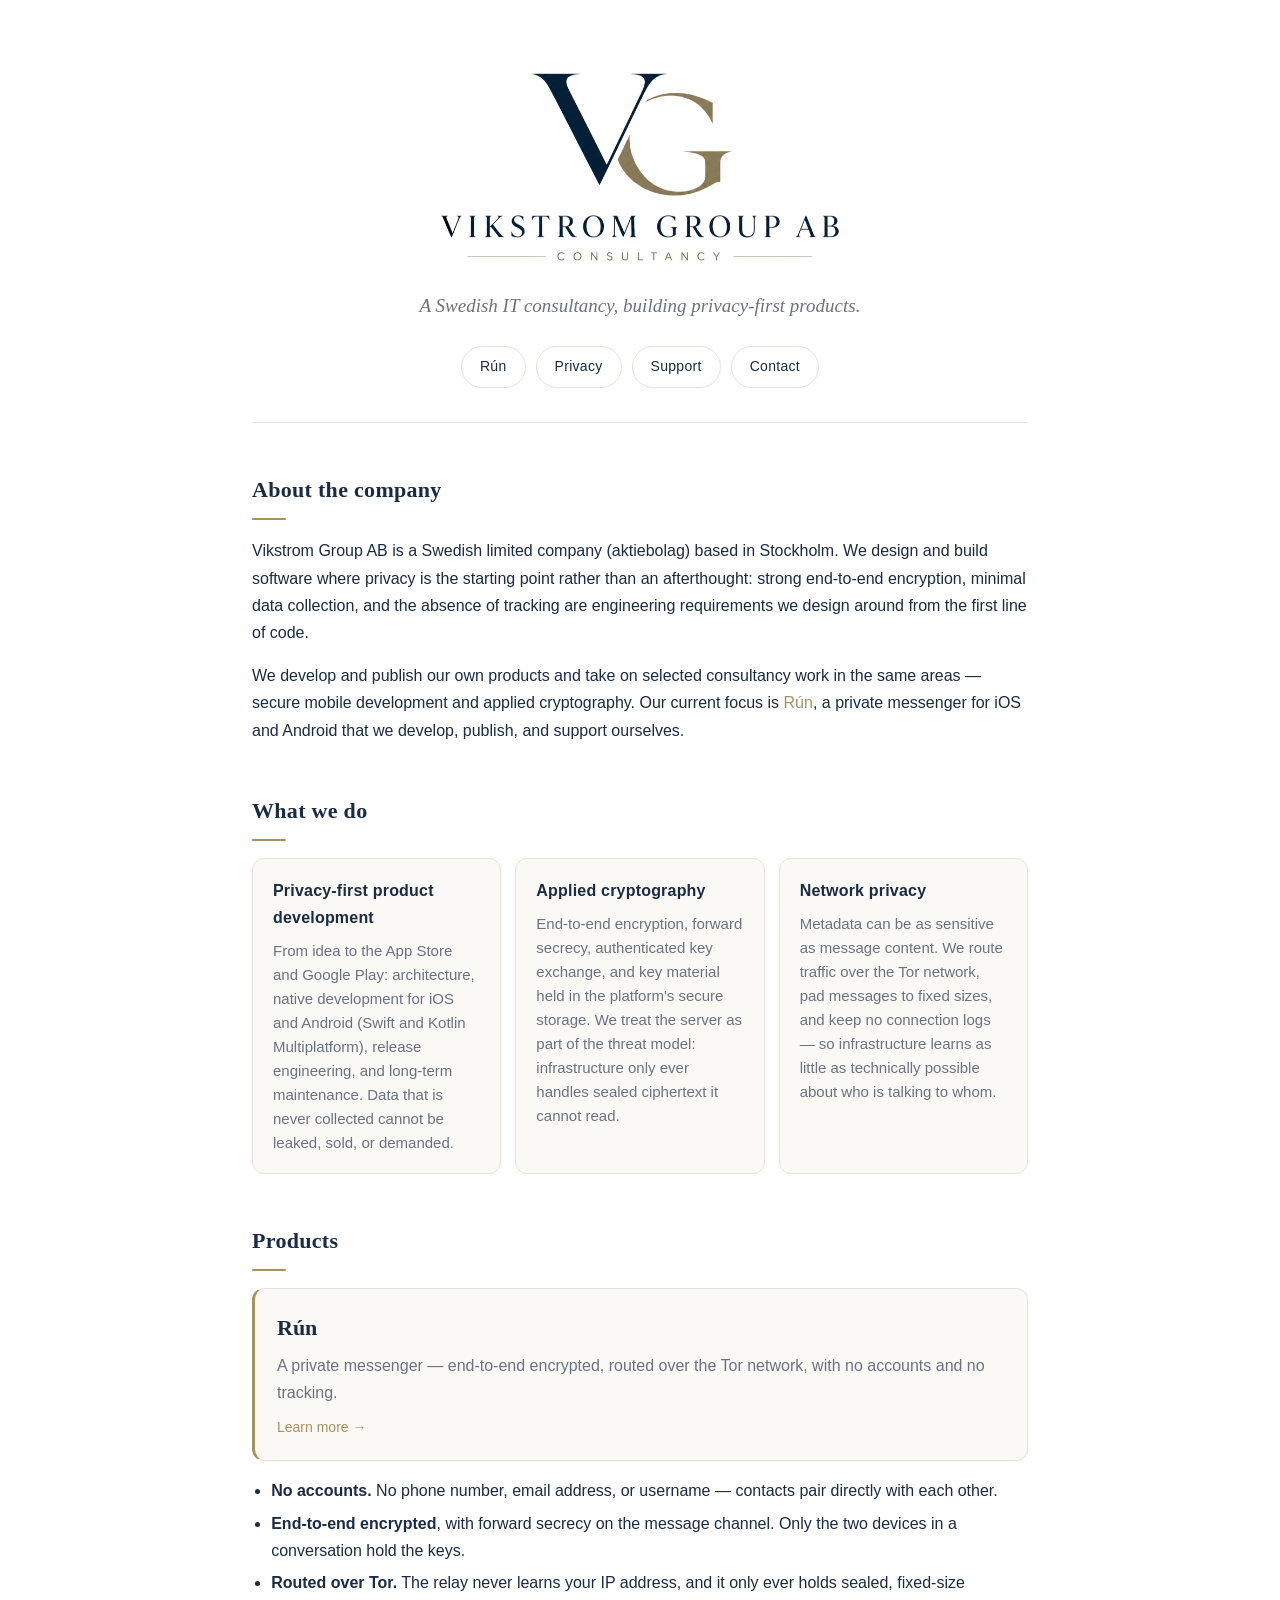
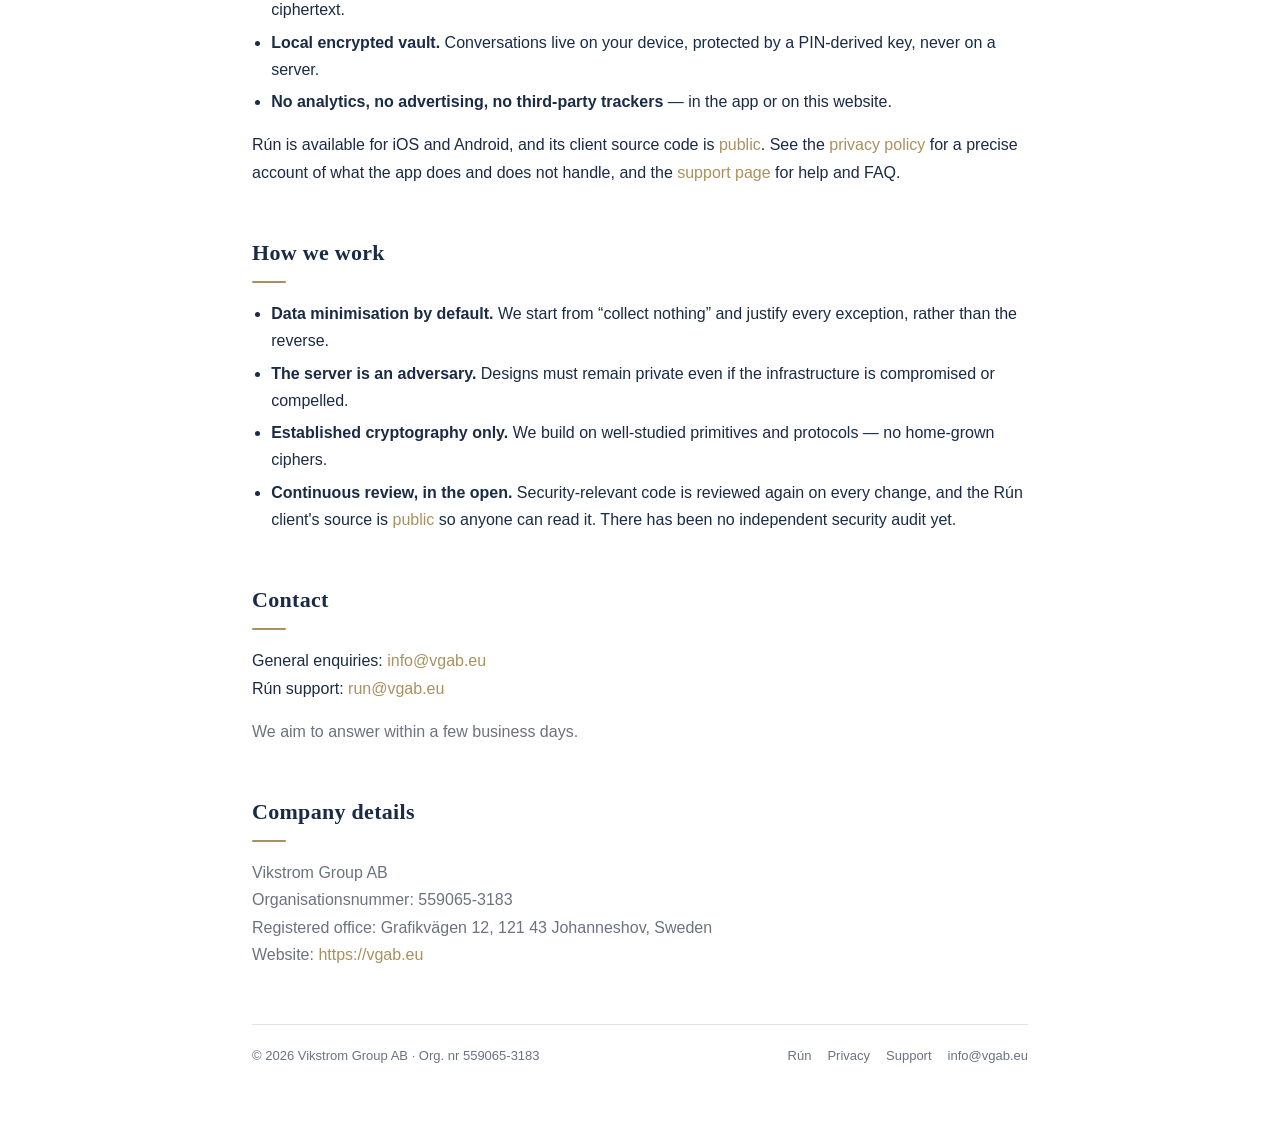
==== commit 2df6f1af: "Rún: public source code, one Android build, privacy policy from the canonical text - run.html: "Sour" ====
--- a/index.html
+++ b/index.html
@@ -91,14 +91,14 @@
     <li><strong>Local encrypted vault.</strong> Conversations live on your device, protected by a PIN-derived key, never on a server.</li>
     <li><strong>No analytics, no advertising, no third-party trackers</strong> — in the app or on this website.</li>
   </ul>
-  <p>Rún is in development for iOS and Android. See the <a href="privacy.html">privacy policy</a> for a precise account of what the app does and does not handle, and the <a href="support.html">support page</a> for help and FAQ.</p>
+  <p>Rún is available for iOS and Android, and its client source code is <a href="https://github.com/cptdad/run">public</a>. See the <a href="privacy.html">privacy policy</a> for a precise account of what the app does and does not handle, and the <a href="support.html">support page</a> for help and FAQ.</p>
 
   <h2>How we work</h2>
   <ul>
     <li><strong>Data minimisation by default.</strong> We start from &ldquo;collect nothing&rdquo; and justify every exception, rather than the reverse.</li>
     <li><strong>The server is an adversary.</strong> Designs must remain private even if the infrastructure is compromised or compelled.</li>
     <li><strong>Established cryptography only.</strong> We build on well-studied primitives and protocols — no home-grown ciphers.</li>
-    <li><strong>Continuous review.</strong> Security-relevant code is audited and re-audited as the products evolve.</li>
+    <li><strong>Continuous review, in the open.</strong> Security-relevant code is reviewed again on every change, and the Rún client's source is <a href="https://github.com/cptdad/run">public</a> so anyone can read it. There has been no independent security audit yet.</li>
   </ul>
 
   <h2 id="contact">Contact</h2>
--- a/style.css
+++ b/style.css
@@ -83,3 +83,8 @@
   .hero .tagline{font-size:17px}
   footer{flex-direction:column;gap:8px}
 }
+
+/* Tables (privacy policy: protection-level timers) */
+table { border-collapse: collapse; width: 100%; margin: 0.75rem 0; font-size: 0.95em; }
+th, td { text-align: left; padding: 0.4rem 0.6rem; border-bottom: 1px solid rgba(0,0,0,0.12); vertical-align: top; }
+th { font-weight: 600; }
